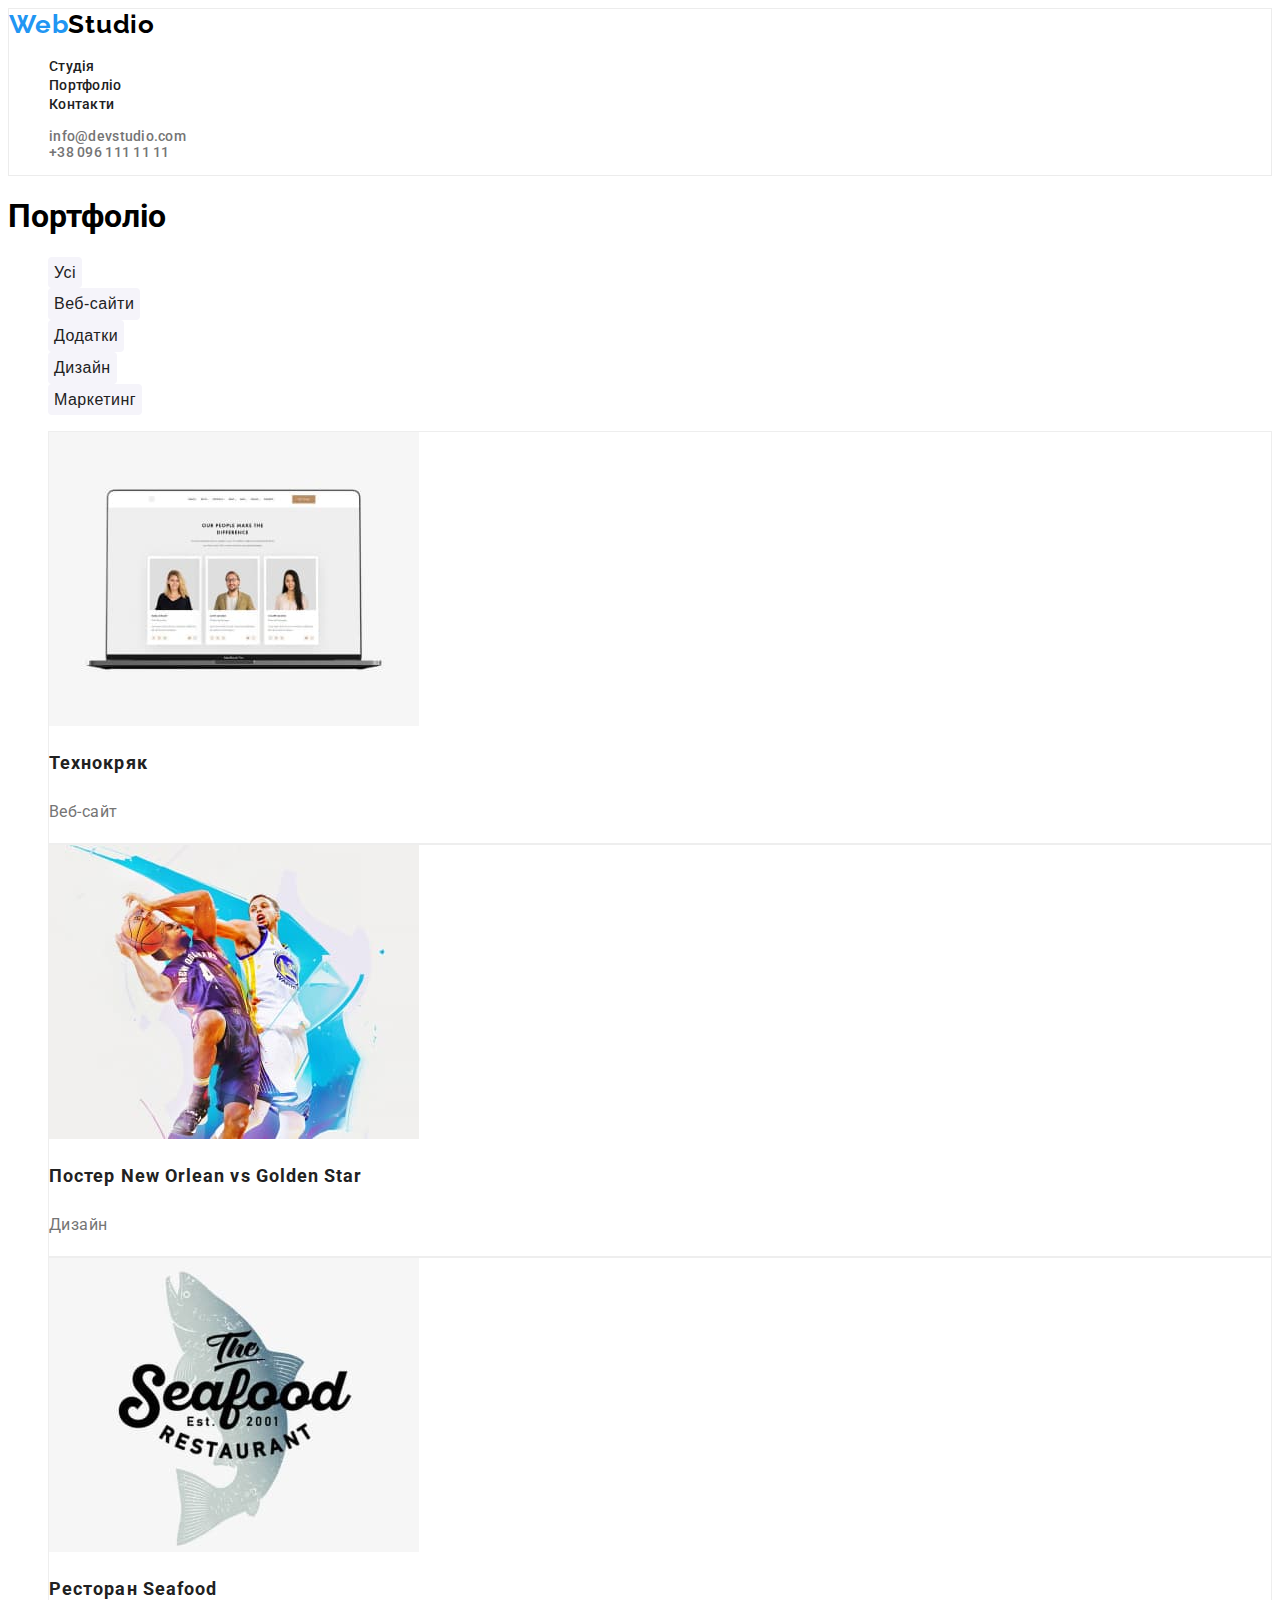
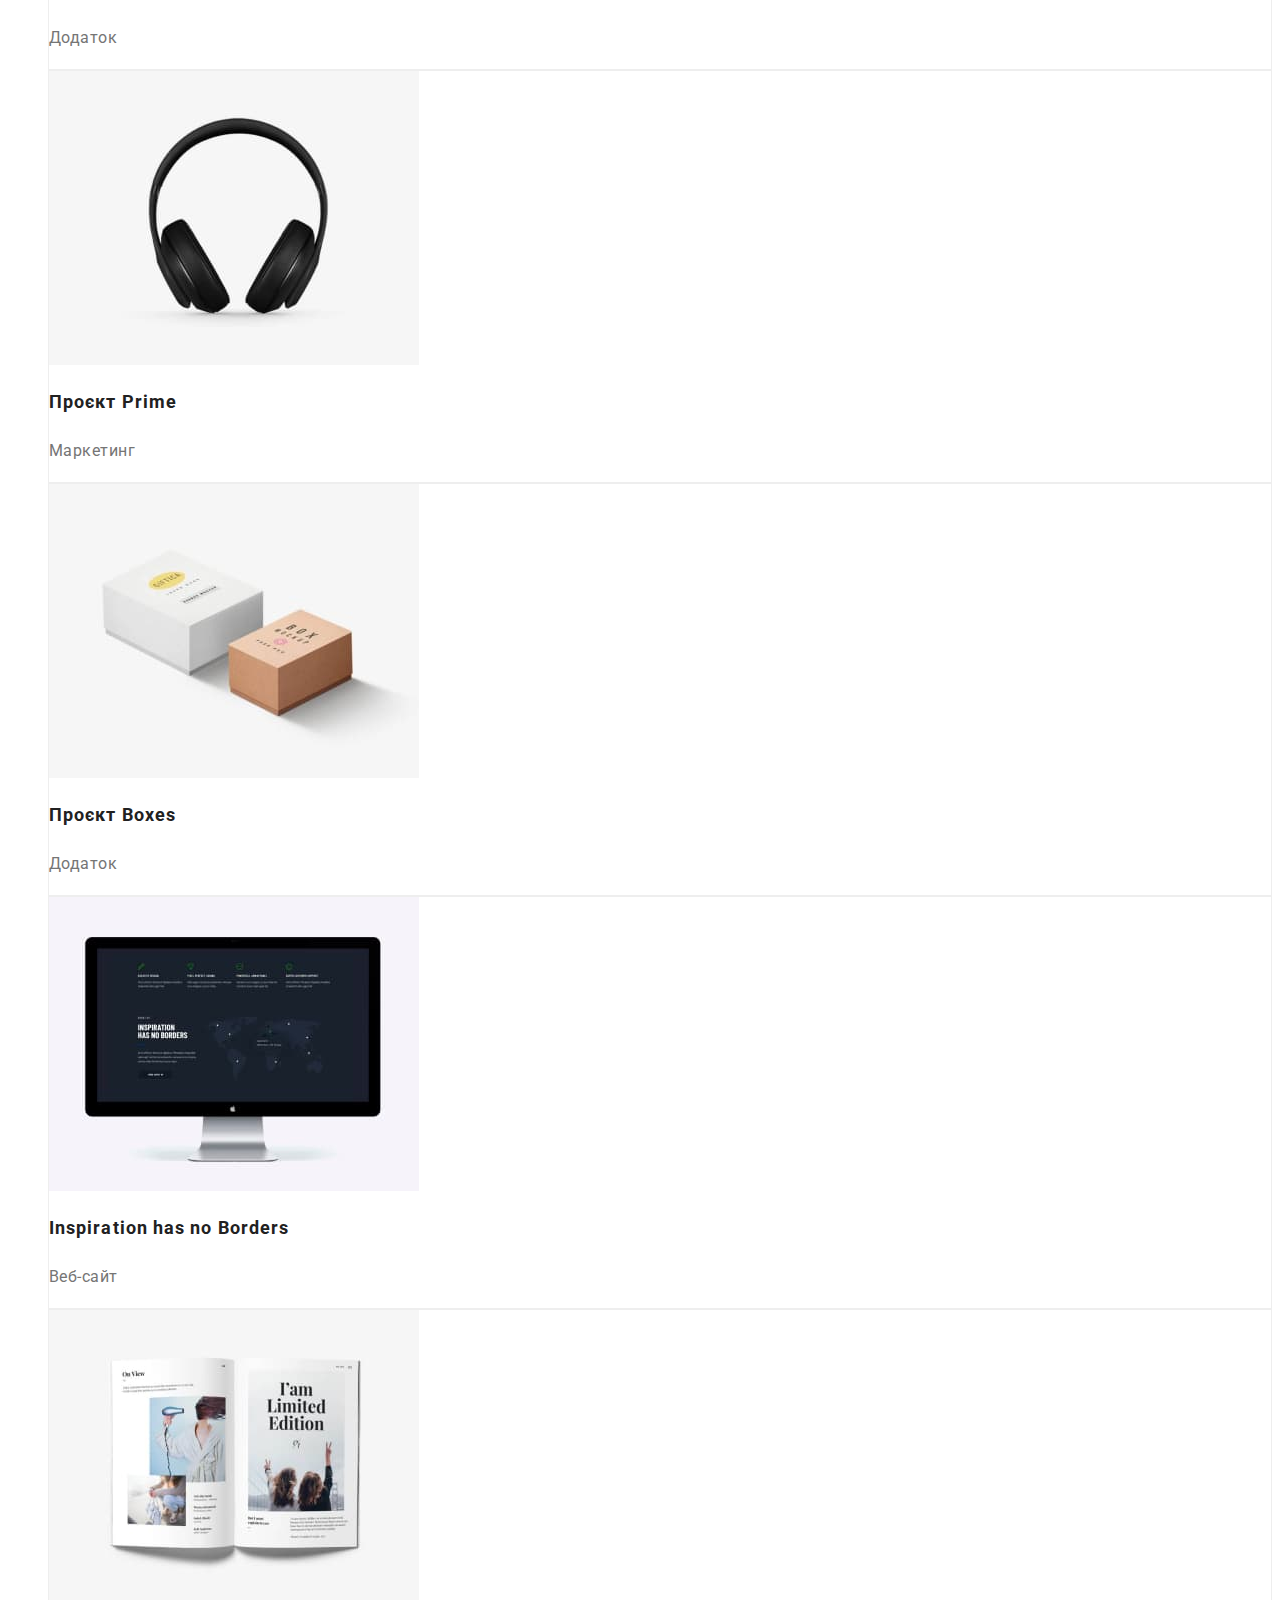
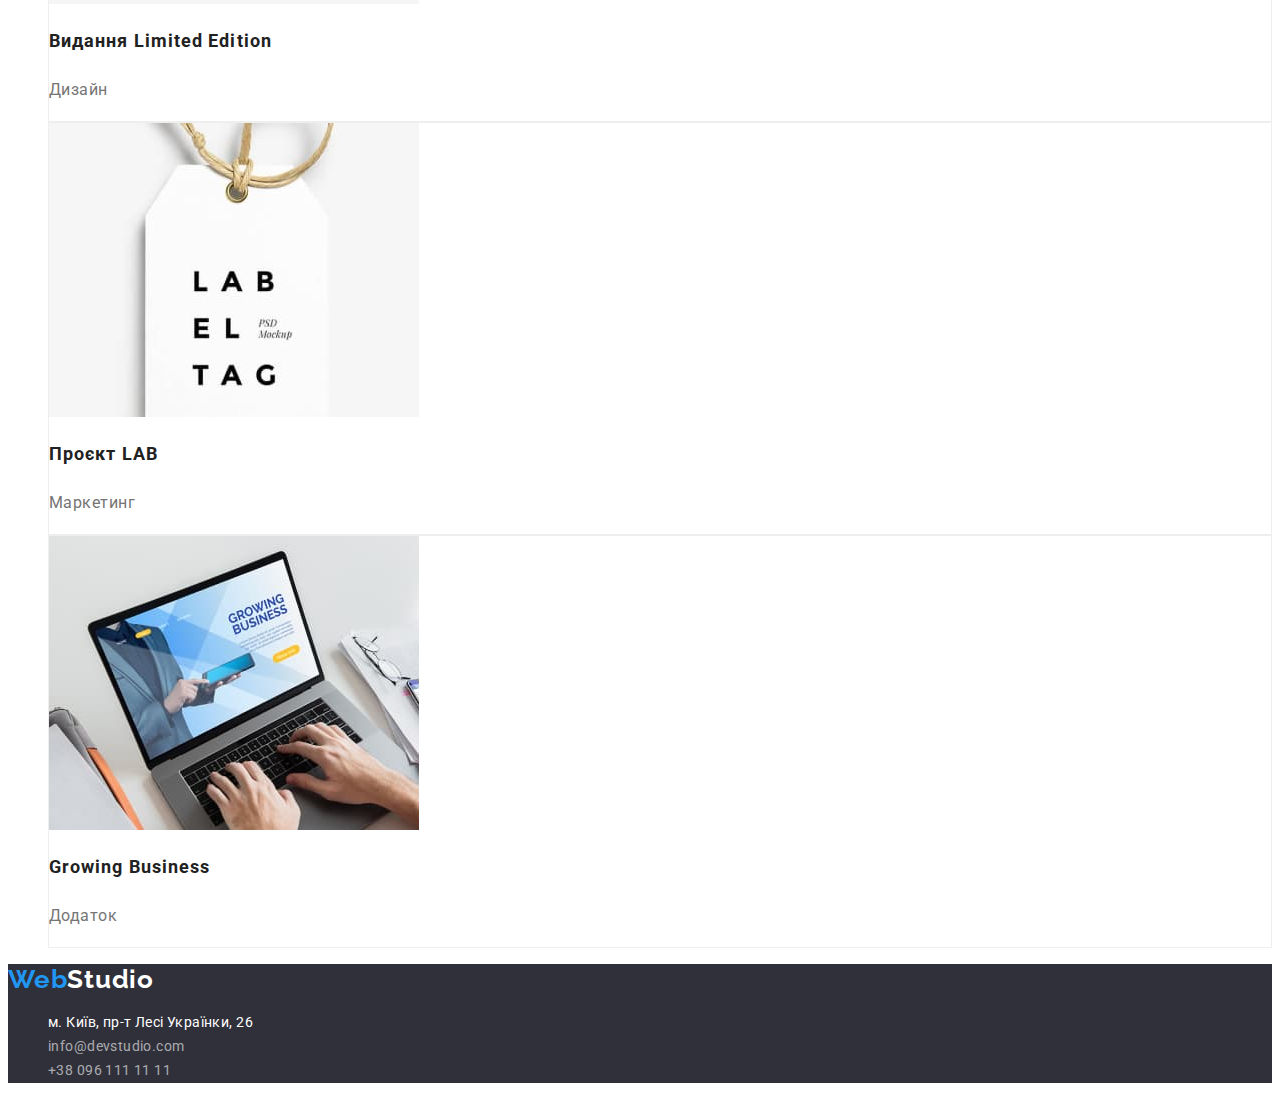
==== portfolio.html @ 2d852bfd "new version" ====
<!DOCTYPE html>
<html lang="uk">
  <head>
    <meta charset="UTF-8" />
    <meta http-equiv="X-UA-Compatible" content="IE=edge" />
    <meta name="viewport" content="width=device-width, initial-scale=1.0" />
    <link rel="stylesheet" href="./css/portfolio.css" />
    <link rel="preconnect" href="https://fonts.googleapis.com" />
    <link rel="preconnect" href="https://fonts.gstatic.com" crossorigin />
    <link
      href="https://fonts.googleapis.com/css2?family=Montserrat:wght@400;700&family=Raleway:wght@700&family=Roboto:wght@400;500;700;900&display=swap"
      rel="stylesheet"
    />
    <title>Портфоліо</title>
  </head>
  <body>
    <header>
      <nav class="navigation">
        <a class="logo" href="#"><span class="logo-web">Web</span>Studio</a>
        <ul>
          <li><a class="navigation-link" href="./index.html">Студія</a></li>
          <li>
            <a class="navigation-link" href="./portfolio.html">Портфоліо</a>
          </li>
          <li><a class="navigation-link" href="#">Контакти</a></li>
        </ul>
      </nav>
      <ul class="connection-link">
        <li>
          <a
            class="connection-link"
            href="mailto:info@devstudio.com"
            target="_blank"
            rel="noopener noreferrer nofollow"
            >info@devstudio.com</a
          >
        </li>
        <li>
          <a
            class="connection-link"
            href="tel:+380961111111"
            target="_blank"
            rel="noopener noreferrer nofollow"
            >+38 096 111 11 11</a
          >
        </li>
      </ul>
    </header>
    <main>
      <section>
        <h1>Портфоліо</h1>
        <ul>
          <li><button class="button" type="button">Усі</button></li>
          <li><button class="button" type="button">Веб-сайти</button></li>
          <li><button class="button" type="button">Додатки</button></li>
          <li><button class="button" type="button">Дизайн</button></li>
          <li><button class="button" type="button">Маркетинг</button></li>
        </ul>
        <ul>
          <li class="portfolio-cards">
            <a href="#">
              <img src="./image/techno.jpg" alt="Технокряк" width="370" />
              <h2 class="cards-header">Технокряк</h2>
              <p class="project">Веб-сайт</p>
            </a>
          </li>
          <li class="portfolio-cards">
            <a href="#">
              <img
                src="./image/poster.jpg"
                alt="Постер New Orlean vs Golden Star"
                width="370"
              />
              <h2 class="cards-header">Постер New Orlean vs Golden Star</h2>
              <p class="project">Дизайн</p>
            </a>
          </li>
          <li class="portfolio-cards">
            <a href="#">
              <img
                src="./image/seafood.jpg"
                alt="Ресторан Seafood"
                width="370"
              />
              <h2 class="cards-header">Ресторан Seafood</h2>
              <p class="project">Додаток</p>
            </a>
          </li>
          <li class="portfolio-cards">
            <a href="#">
              <img src="./image/prime.jpg" alt="Проєкт Prime" width="370" />
              <h2 class="cards-header">Проєкт Prime</h2>
              <p class="project">Маркетинг</p>
            </a>
          </li>
          <li class="portfolio-cards">
            <a href="#">
              <img src="./image/boxes.jpg" alt="Проєкт Boxes" width="370" />
              <h2 class="cards-header">Проєкт Boxes</h2>
              <p class="project">Додаток</p>
            </a>
          </li>
          <li class="portfolio-cards">
            <a href="#">
              <img src="./image/borders.jpg" alt="Веб-сайт" width="370" />
              <h2 class="cards-header">Inspiration has no Borders</h2>
              <p class="project">Веб-сайт</p>
            </a>
          </li>
          <li class="portfolio-cards">
            <a href="#">
              <img
                src="./image/limited_edition.jpg"
                alt="Лімітована серія"
                width="370"
              />
              <h2 class="cards-header">Видання Limited Edition</h2>
              <p class="project">Дизайн</p>
            </a>
          </li>
          <li class="portfolio-cards">
            <a href="#">
              <img src="./image/lab.jpg" alt="Проект ЛАБ" width="370" />
              <h2 class="cards-header">Проєкт LAB</h2>
              <p class="project">Маркетинг</p>
            </a>
          </li>
          <li class="portfolio-cards">
            <a href="#">
              <img
                src="./image/growing_business.jpg"
                alt="Додаток rowing Busines"
                width="370"
              />
              <h2 class="cards-header">Growing Business</h2>
              <p class="project">Додаток</p>
            </a>
          </li>
        </ul>
      </section>
    </main>
    <footer>
      <a class="logo footer" href="#"
        ><span class="logo-web">Web</span>Studio</a
      >
      <address>
        <ul>
          <li>
            <a
              class="webstudio-adress"
              href="https://www.google.com/maps/d/u/0/viewer?mid=10uSM3H-mIU3GznYo2szRIEphczw&hl=en_US&ll=50.42732700000001%2C30.538092&z=17"
              target="_blank"
              rel="noopener noreferrer nofollow"
              >м. Київ, пр-т Лесі Українки, 26</a
            >
          </li>
          <li>
            <a
              class="footer-link"
              href="mailto:info@devstudio.com"
              target="_blank"
              rel="noopener noreferrer nofollow"
              >info@devstudio.com</a
            >
          </li>
          <li>
            <a
              class="footer-link"
              href="tel:+380961111111"
              target="_blank"
              rel="noopener noreferrer nofollow"
              >+38 096 111 11 11</a
            >
          </li>
        </ul>
      </address>
    </footer>
  </body>
</html>
---- css/portfolio.css ----
body {
  font-family: "Roboto", sans-serif;
}
/* -----------Header------------  */
header {
  background: #ffffff;
  border: solid 1px;
  border-color: #ececec;
}
li {
  list-style: none;
}
a {
  text-decoration: none;
}
.logo {
  font-family: "Raleway";
  font-weight: 700;
  font-size: 26px;
  line-height: 1.19;
  letter-spacing: 0.03em;
  text-decoration: none;
  color: black;
}
.logo-web {
  color: #2196f3;
}
.navigation-link {
  font-weight: 500;
  font-size: 14px;
  line-height: 1.14;
  letter-spacing: 0.02em;
  color: #212121;
}
.connection-link {
  font-weight: 500;
  font-size: 14px;
  line-height: 1.14;
  letter-spacing: 0.02em;
  color: #757575;
}
.navigation-link:hover,
.connection-link:hover {
  color: #2196f3;
}

/* -----------Header------------  */
/* -----------Main------------  */
main {
  background-color: #ffffff;
}
.button {
  background: #f5f4fa;
  color: #212121;
  border-radius: 4px;
  cursor: pointer;
  font-weight: 500;
  font-size: 16px;
  line-height: 1.86;
  text-align: center;
  letter-spacing: 0.03em;
  border: none;
}
.button:hover {
  color: #ffffff;
  background: #2196f3;
}
.button:active {
  color: #ffffff;
  background: #2196f3;
}
.portfolio-cards {
  border: 1px solid #eeeeee;
}
.cards-header {
  font-weight: 700;
  font-size: 18px;
  line-height: 2;
  letter-spacing: 0.06em;
  color: #212121;
}
.project {
  font-size: 16px;
  line-height: 1.875;
  letter-spacing: 0.03em;
  color: #757575;
}
/* -----------Main------------  */
/* -----------Footer------------  */
footer {
  background: #2f303a;
}
.footer {
  color: #ffffff;
}
.webstudio-adress {
  font-style: normal;
  font-size: 14px;
  line-height: 1.71;
  letter-spacing: 0.03em;
  color: white;
}
.footer-link {
  font-style: normal;
  font-size: 14px;
  line-height: 1.71;
  letter-spacing: 0.03em;
  color: rgba(255, 255, 255, 0.6);
}
address a:hover {
  color: #2196f3;
}

/* -----------Footer------------  */
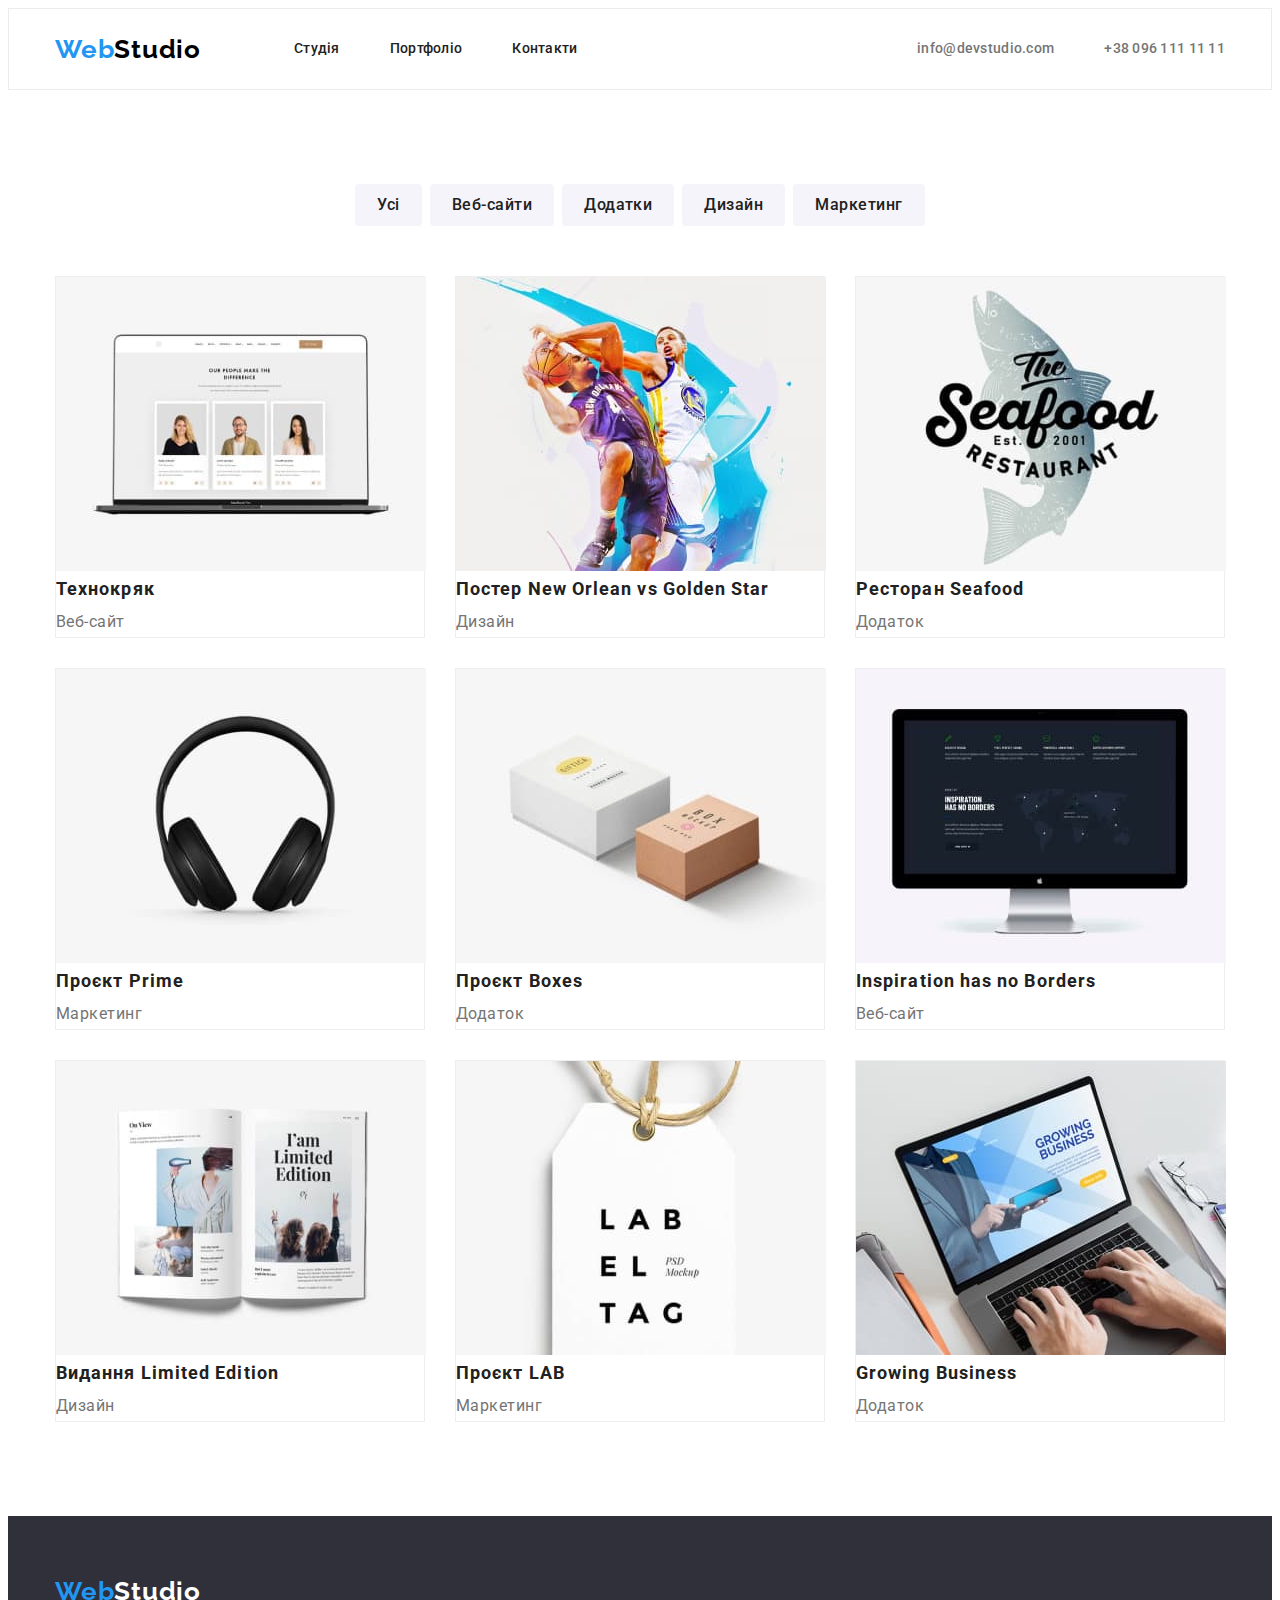
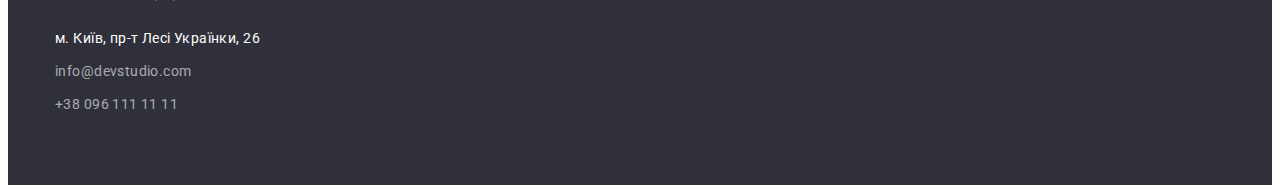
==== commit 7aa7ad28: "update" ====
--- a/portfolio.html
+++ b/portfolio.html
@@ -11,161 +11,43 @@
       href="https://fonts.googleapis.com/css2?family=Montserrat:wght@400;700&family=Raleway:wght@700&family=Roboto:wght@400;500;700;900&display=swap"
       rel="stylesheet"
     />
+
     <title>Портфоліо</title>
   </head>
   <body>
-    <header>
-      <nav class="navigation">
-        <a class="logo" href="#"><span class="logo-web">Web</span>Studio</a>
-        <ul>
-          <li><a class="navigation-link" href="./index.html">Студія</a></li>
-          <li>
-            <a class="navigation-link" href="./portfolio.html">Портфоліо</a>
-          </li>
-          <li><a class="navigation-link" href="#">Контакти</a></li>
-        </ul>
-      </nav>
-      <ul class="connection-link">
-        <li>
-          <a
-            class="connection-link"
-            href="mailto:info@devstudio.com"
-            target="_blank"
-            rel="noopener noreferrer nofollow"
-            >info@devstudio.com</a
+    <header class="header-style">
+      <div class="container">
+        <nav class="navigation">
+          <a class="link logo" href="#"
+            ><span class="logo-web">Web</span>Studio</a
           >
-        </li>
-        <li>
-          <a
-            class="connection-link"
-            href="tel:+380961111111"
-            target="_blank"
-            rel="noopener noreferrer nofollow"
-            >+38 096 111 11 11</a
-          >
-        </li>
-      </ul>
-    </header>
-    <main>
-      <section>
-        <h1>Портфоліо</h1>
-        <ul>
-          <li><button class="button" type="button">Усі</button></li>
-          <li><button class="button" type="button">Веб-сайти</button></li>
-          <li><button class="button" type="button">Додатки</button></li>
-          <li><button class="button" type="button">Дизайн</button></li>
-          <li><button class="button" type="button">Маркетинг</button></li>
-        </ul>
-        <ul>
-          <li class="portfolio-cards">
-            <a href="#">
-              <img src="./image/techno.jpg" alt="Технокряк" width="370" />
-              <h2 class="cards-header">Технокряк</h2>
-              <p class="project">Веб-сайт</p>
-            </a>
-          </li>
-          <li class="portfolio-cards">
-            <a href="#">
-              <img
-                src="./image/poster.jpg"
-                alt="Постер New Orlean vs Golden Star"
-                width="370"
-              />
-              <h2 class="cards-header">Постер New Orlean vs Golden Star</h2>
-              <p class="project">Дизайн</p>
-            </a>
-          </li>
-          <li class="portfolio-cards">
-            <a href="#">
-              <img
-                src="./image/seafood.jpg"
-                alt="Ресторан Seafood"
-                width="370"
-              />
-              <h2 class="cards-header">Ресторан Seafood</h2>
-              <p class="project">Додаток</p>
-            </a>
-          </li>
-          <li class="portfolio-cards">
-            <a href="#">
-              <img src="./image/prime.jpg" alt="Проєкт Prime" width="370" />
-              <h2 class="cards-header">Проєкт Prime</h2>
-              <p class="project">Маркетинг</p>
-            </a>
-          </li>
-          <li class="portfolio-cards">
-            <a href="#">
-              <img src="./image/boxes.jpg" alt="Проєкт Boxes" width="370" />
-              <h2 class="cards-header">Проєкт Boxes</h2>
-              <p class="project">Додаток</p>
-            </a>
-          </li>
-          <li class="portfolio-cards">
-            <a href="#">
-              <img src="./image/borders.jpg" alt="Веб-сайт" width="370" />
-              <h2 class="cards-header">Inspiration has no Borders</h2>
-              <p class="project">Веб-сайт</p>
-            </a>
-          </li>
-          <li class="portfolio-cards">
-            <a href="#">
-              <img
-                src="./image/limited_edition.jpg"
-                alt="Лімітована серія"
-                width="370"
-              />
-              <h2 class="cards-header">Видання Limited Edition</h2>
-              <p class="project">Дизайн</p>
-            </a>
-          </li>
-          <li class="portfolio-cards">
-            <a href="#">
-              <img src="./image/lab.jpg" alt="Проект ЛАБ" width="370" />
-              <h2 class="cards-header">Проєкт LAB</h2>
-              <p class="project">Маркетинг</p>
-            </a>
-          </li>
-          <li class="portfolio-cards">
-            <a href="#">
-              <img
-                src="./image/growing_business.jpg"
-                alt="Додаток rowing Busines"
-                width="370"
-              />
-              <h2 class="cards-header">Growing Business</h2>
-              <p class="project">Додаток</p>
-            </a>
-          </li>
-        </ul>
-      </section>
-    </main>
-    <footer>
-      <a class="logo footer" href="#"
-        ><span class="logo-web">Web</span>Studio</a
-      >
-      <address>
-        <ul>
-          <li>
+          <ul class="connection-link-ul">
+            <li class="list-style">
+              <a class="link navigation-link" href="./index.html">Студія</a>
+            </li>
+            <li class="list-style">
+              <a class="link navigation-link" href="./portfolio.html"
+                >Портфоліо</a
+              >
+            </li>
+            <li class="list-style">
+              <a class="link navigation-link" href="#">Контакти</a>
+            </li>
+          </ul>
+        </nav>
+        <ul class="connection-link-ul">
+          <li class="list-style">
             <a
-              class="webstudio-adress"
-              href="https://www.google.com/maps/d/u/0/viewer?mid=10uSM3H-mIU3GznYo2szRIEphczw&hl=en_US&ll=50.42732700000001%2C30.538092&z=17"
-              target="_blank"
-              rel="noopener noreferrer nofollow"
-              >м. Київ, пр-т Лесі Українки, 26</a
-            >
-          </li>
-          <li>
-            <a
-              class="footer-link"
+              class="link connection-link"
               href="mailto:info@devstudio.com"
               target="_blank"
               rel="noopener noreferrer nofollow"
               >info@devstudio.com</a
             >
           </li>
-          <li>
+          <li class="list-style">
             <a
-              class="footer-link"
+              class="link connection-link"
               href="tel:+380961111111"
               target="_blank"
               rel="noopener noreferrer nofollow"
@@ -173,7 +55,154 @@
             >
           </li>
         </ul>
-      </address>
+      </div>
+    </header>
+    <main class="main-style">
+      <div class="container">
+        <section>
+          <h1>Портфоліо</h1>
+          <div class="navigation-portfolio">
+            <ul class="main-list-style">
+              <li class="list-style">
+                <button class="button" type="button">Усі</button>
+              </li>
+              <li class="list-style">
+                <button class="button" type="button">Веб-сайти</button>
+              </li>
+              <li class="list-style">
+                <button class="button" type="button">Додатки</button>
+              </li>
+              <li class="list-style">
+                <button class="button" type="button">Дизайн</button>
+              </li>
+              <li class="list-style">
+                <button class="button" type="button">Маркетинг</button>
+              </li>
+            </ul>
+          </div>
+          <div class="container-cards">
+            <ul class="cards-flex">
+              <li class="list-style portfolio-cards">
+                <a class="link" href="#">
+                  <img src="./image/techno.jpg" alt="Технокряк" width="370" />
+                  <h2 class="cards-header">Технокряк</h2>
+                  <p class="project">Веб-сайт</p>
+                </a>
+              </li>
+              <li class="list-style portfolio-cards">
+                <a class="link" href="#">
+                  <img
+                    src="./image/poster.jpg"
+                    alt="Постер New Orlean vs Golden Star"
+                    width="370"
+                  />
+                  <h2 class="cards-header">Постер New Orlean vs Golden Star</h2>
+                  <p class="project">Дизайн</p>
+                </a>
+              </li>
+              <li class="list-style portfolio-cards">
+                <a class="link" href="#">
+                  <img
+                    src="./image/seafood.jpg"
+                    alt="Ресторан Seafood"
+                    width="370"
+                  />
+                  <h2 class="cards-header">Ресторан Seafood</h2>
+                  <p class="project">Додаток</p>
+                </a>
+              </li>
+              <li class="list-style portfolio-cards">
+                <a class="link" href="#">
+                  <img src="./image/prime.jpg" alt="Проєкт Prime" width="370" />
+                  <h2 class="cards-header">Проєкт Prime</h2>
+                  <p class="project">Маркетинг</p>
+                </a>
+              </li>
+              <li class="list-style portfolio-cards">
+                <a class="link" href="#">
+                  <img src="./image/boxes.jpg" alt="Проєкт Boxes" width="370" />
+                  <h2 class="cards-header">Проєкт Boxes</h2>
+                  <p class="project">Додаток</p>
+                </a>
+              </li>
+              <li class="list-style portfolio-cards">
+                <a class="link" href="#">
+                  <img src="./image/borders.jpg" alt="Веб-сайт" width="370" />
+                  <h2 class="cards-header">Inspiration has no Borders</h2>
+                  <p class="project">Веб-сайт</p>
+                </a>
+              </li>
+              <li class="list-style portfolio-cards">
+                <a class="link" href="#">
+                  <img
+                    src="./image/limited_edition.jpg"
+                    alt="Лімітована серія"
+                    width="370"
+                  />
+                  <h2 class="cards-header">Видання Limited Edition</h2>
+                  <p class="project">Дизайн</p>
+                </a>
+              </li>
+              <li class="list-style portfolio-cards">
+                <a class="link" href="#">
+                  <img src="./image/lab.jpg" alt="Проект ЛАБ" width="370" />
+                  <h2 class="cards-header">Проєкт LAB</h2>
+                  <p class="project">Маркетинг</p>
+                </a>
+              </li>
+              <li class="list-style portfolio-cards">
+                <a class="link" href="#">
+                  <img
+                    src="./image/growing_business.jpg"
+                    alt="Додаток rowing Busines"
+                    width="370"
+                  />
+                  <h2 class="cards-header">Growing Business</h2>
+                  <p class="project">Додаток</p>
+                </a>
+              </li>
+            </ul>
+          </div>
+        </section>
+      </div>
+    </main>
+    <footer class="footer-style">
+      <div class="container-footer">
+        <a class="link logo footer-logo" href="#"
+          ><span class="logo-web">Web</span>Studio</a
+        >
+        <address class="address">
+          <ul>
+            <li class="list-style">
+              <a
+                class="link webstudio-adress"
+                href="https://www.google.com/maps/d/u/0/viewer?mid=10uSM3H-mIU3GznYo2szRIEphczw&hl=en_US&ll=50.42732700000001%2C30.538092&z=17"
+                target="_blank"
+                rel="noopener noreferrer nofollow"
+                >м. Київ, пр-т Лесі Українки, 26</a
+              >
+            </li>
+            <li class="list-style">
+              <a
+                class="link footer-link"
+                href="mailto:info@devstudio.com"
+                target="_blank"
+                rel="noopener noreferrer nofollow"
+                >info@devstudio.com</a
+              >
+            </li>
+            <li class="list-style">
+              <a
+                class="link footer-link"
+                href="tel:+380961111111"
+                target="_blank"
+                rel="noopener noreferrer nofollow"
+                >+38 096 111 11 11</a
+              >
+            </li>
+          </ul>
+        </address>
+      </div>
     </footer>
   </body>
 </html>
--- a/css/portfolio.css
+++ b/css/portfolio.css
@@ -1,17 +1,48 @@
 body {
   font-family: "Roboto", sans-serif;
 }
+p,
+h1,
+h2,
+h3,
+h4,
+h5,
+h6 {
+  margin: 0;
+}
+ul,
+ol {
+  margin: 0;
+  padding-left: 0;
+}
+button {
+  cursor: pointer;
+}
+address {
+  font-style: normal;
+}
+img {
+  display: block;
+}
 /* -----------Header------------  */
-header {
+.container {
+  width: 1170px;
+  margin: 0 auto;
+  display: flex;
+  align-items: center;
+  justify-content: space-between;
+}
+.header-style {
   background: #ffffff;
   border: solid 1px;
   border-color: #ececec;
 }
-li {
+.list-style {
   list-style: none;
 }
-a {
+.link {
   text-decoration: none;
+  display: block;
 }
 .logo {
   font-family: "Raleway";
@@ -21,9 +52,24 @@
   letter-spacing: 0.03em;
   text-decoration: none;
   color: black;
+  align-items: center;
+  margin-right: 93px;
 }
 .logo-web {
   color: #2196f3;
+}
+.navigation {
+  display: flex;
+  align-items: center;
+}
+.connection-link-ul {
+  display: flex;
+}
+.connection-link-ul > .list-style {
+  display: flex;
+  margin-right: 50px;
+  margin-top: 32px;
+  margin-bottom: 32px;
 }
 .navigation-link {
   font-weight: 500;
@@ -33,12 +79,17 @@
   color: #212121;
 }
 .connection-link {
+  align-items: center;
+  display: flex;
   font-weight: 500;
   font-size: 14px;
   line-height: 1.14;
   letter-spacing: 0.02em;
   color: #757575;
 }
+.connection-link-ul > .list-style:last-child {
+  margin-right: 0;
+}
 .navigation-link:hover,
 .connection-link:hover {
   color: #2196f3;
@@ -46,10 +97,31 @@
 
 /* -----------Header------------  */
 /* -----------Main------------  */
-main {
+h1 {
+  position: absolute;
+  white-space: nowrap;
+  width: 1px;
+  height: 1px;
+  overflow: hidden;
+  border: 0;
+  padding: 0;
+  clip: rect(0 0 0 0);
+  clip-path: inset(50%);
+  margin: -1px;
+}
+.main-style {
   background-color: #ffffff;
 }
+.main-list-style {
+  display: flex;
+  justify-content: center;
+}
+.navigation-portfolio {
+  display: flex;
+  justify-content: center;
+}
 .button {
+  font-family: "Roboto";
   background: #f5f4fa;
   color: #212121;
   border-radius: 4px;
@@ -60,6 +132,10 @@
   text-align: center;
   letter-spacing: 0.03em;
   border: none;
+  padding: 0;
+  padding: 6px 22px;
+  margin-bottom: 50px;
+  margin-top: 94px;
 }
 .button:hover {
   color: #ffffff;
@@ -69,8 +145,28 @@
   color: #ffffff;
   background: #2196f3;
 }
+.main-list-style > .list-style:not(:last-child) {
+  margin-right: 8px;
+}
+.container-cards {
+  margin-bottom: 94px;
+}
+.cards-flex {
+  display: flex;
+  flex-wrap: wrap;
+}
 .portfolio-cards {
+  box-sizing: border-box;
+  width: calc((100% - 60px) / 3);
   border: 1px solid #eeeeee;
+  margin-right: 30px;
+  margin-bottom: 30px;
+}
+.portfolio-cards:nth-child(3n + 3) {
+  margin-right: 0;
+}
+.portfolio-cards:nth-last-child(-n + 3) {
+  margin-bottom: 0;
 }
 .cards-header {
   font-weight: 700;
@@ -87,10 +183,16 @@
 }
 /* -----------Main------------  */
 /* -----------Footer------------  */
-footer {
+.footer-style {
   background: #2f303a;
 }
-.footer {
+.container-footer {
+  width: 1170px;
+  margin: 0 auto;
+  padding-top: 60px;
+  padding-bottom: 60px;
+}
+.footer-logo {
   color: #ffffff;
 }
 .webstudio-adress {
@@ -99,13 +201,17 @@
   line-height: 1.71;
   letter-spacing: 0.03em;
   color: white;
+  margin-top: 20px;
+  margin-bottom: 9px;
 }
 .footer-link {
+  display: block;
   font-style: normal;
   font-size: 14px;
   line-height: 1.71;
   letter-spacing: 0.03em;
   color: rgba(255, 255, 255, 0.6);
+  margin-bottom: 9px;
 }
 address a:hover {
   color: #2196f3;
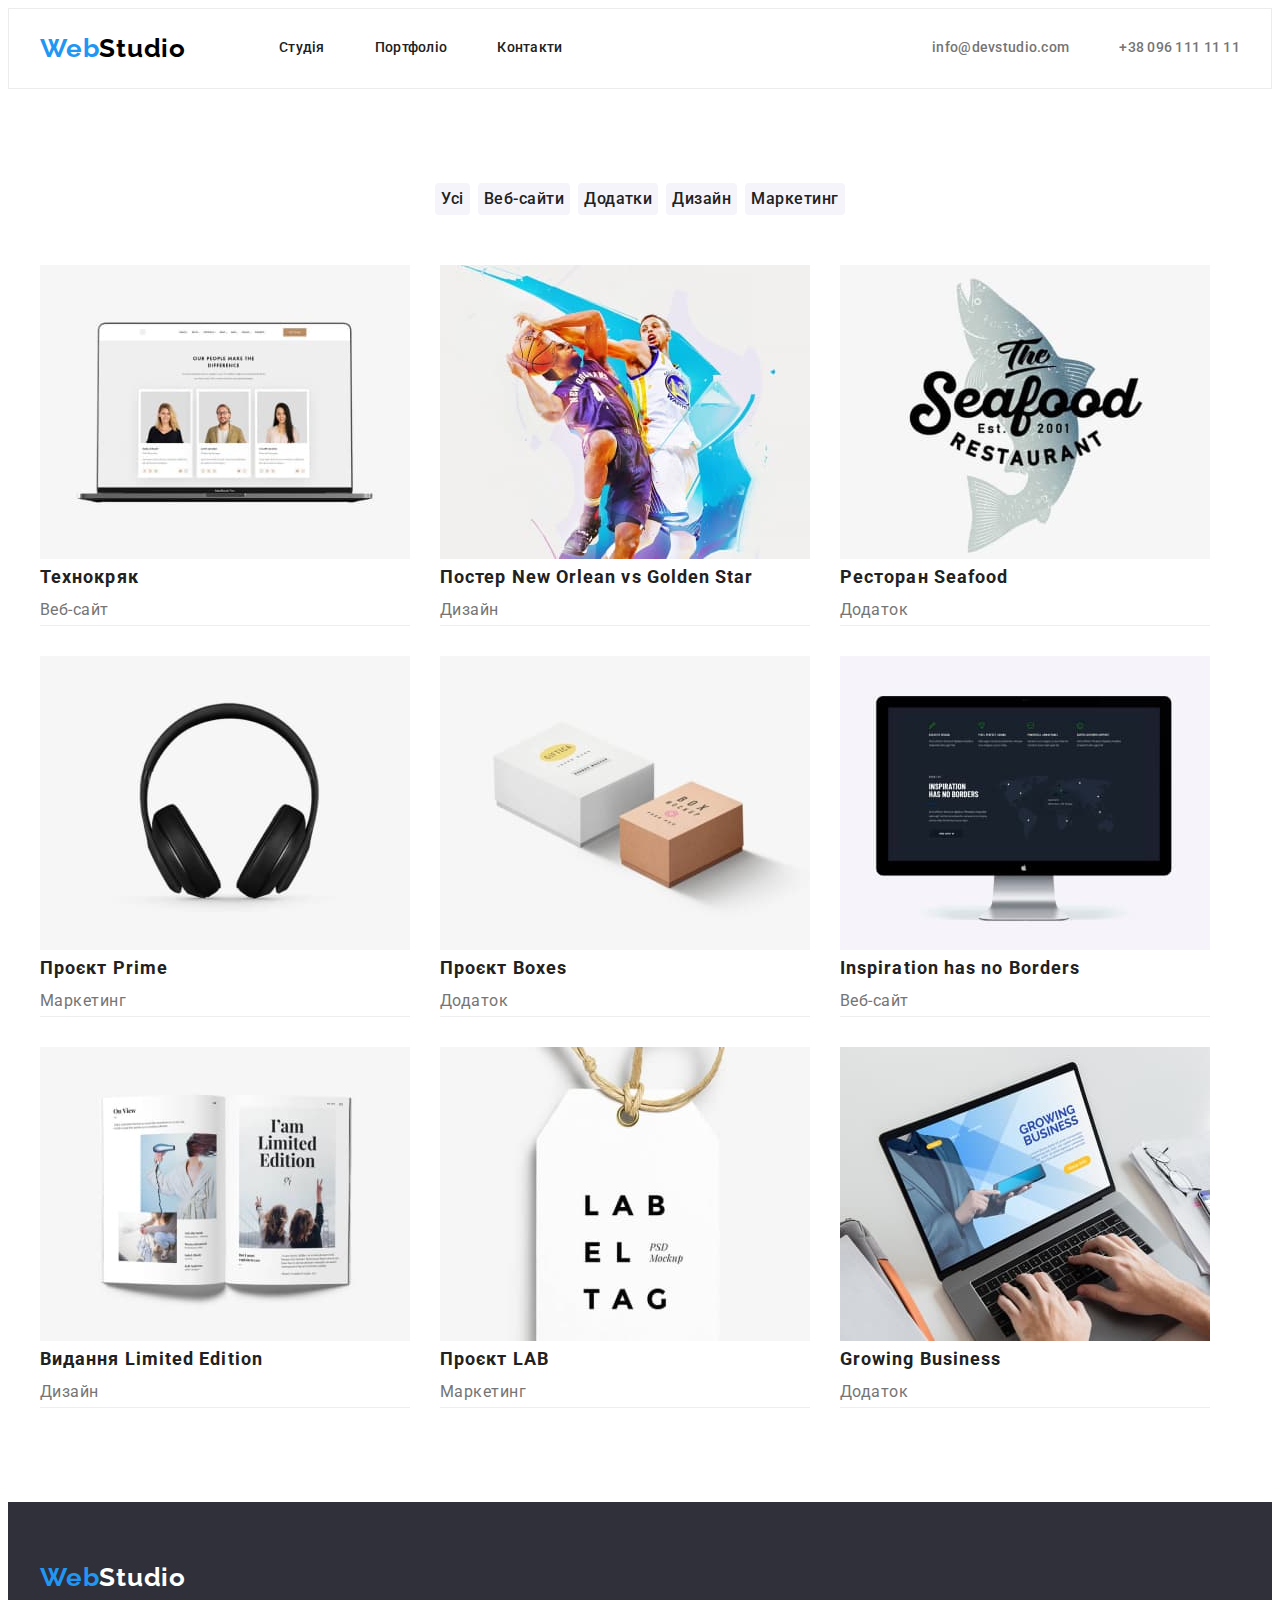
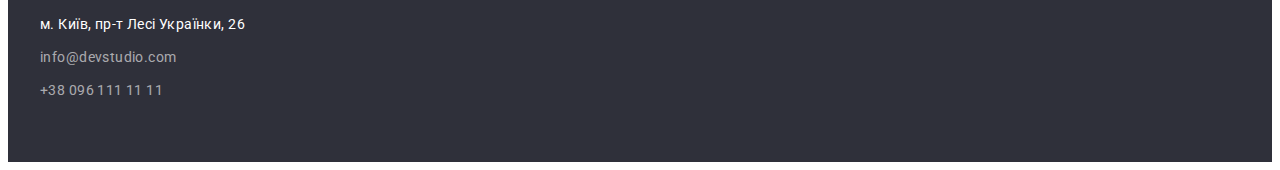
==== commit 48804f54: "=" ====
--- a/portfolio.html
+++ b/portfolio.html
@@ -4,24 +4,30 @@
     <meta charset="UTF-8" />
     <meta http-equiv="X-UA-Compatible" content="IE=edge" />
     <meta name="viewport" content="width=device-width, initial-scale=1.0" />
-    <link rel="stylesheet" href="./css/portfolio.css" />
     <link rel="preconnect" href="https://fonts.googleapis.com" />
     <link rel="preconnect" href="https://fonts.gstatic.com" crossorigin />
     <link
       href="https://fonts.googleapis.com/css2?family=Montserrat:wght@400;700&family=Raleway:wght@700&family=Roboto:wght@400;500;700;900&display=swap"
       rel="stylesheet"
     />
-
+    <link
+      rel="stylesheet"
+      href="https://cdnjs.cloudflare.com/ajax/libs/modern-normalize/1.1.0/modern-normalize.min.css"
+      integrity="sha512-wpPYUAdjBVSE4KJnH1VR1HeZfpl1ub8YT/NKx4PuQ5NmX2tKuGu6U/JRp5y+Y8XG2tV+wKQpNHVUX03MfMFn9Q=="
+      crossorigin="anonymous"
+      referrerpolicy="no-referrer"
+    />
+    <link rel="stylesheet" href="./css/portfolio.css" />
     <title>Портфоліо</title>
   </head>
   <body>
     <header class="header-style">
-      <div class="container">
+      <div class="container header-container">
         <nav class="navigation">
           <a class="link logo" href="#"
             ><span class="logo-web">Web</span>Studio</a
           >
-          <ul class="connection-link-ul">
+          <ul class="navigation-btn">
             <li class="list-style">
               <a class="link navigation-link" href="./index.html">Студія</a>
             </li>
@@ -35,8 +41,8 @@
             </li>
           </ul>
         </nav>
-        <ul class="connection-link-ul">
-          <li class="list-style">
+        <ul class="connection-link connection-btn">
+          <li class="list-style connection-list">
             <a
               class="link connection-link"
               href="mailto:info@devstudio.com"
@@ -45,7 +51,7 @@
               >info@devstudio.com</a
             >
           </li>
-          <li class="list-style">
+          <li class="list-style connection-list">
             <a
               class="link connection-link"
               href="tel:+380961111111"
@@ -58,121 +64,117 @@
       </div>
     </header>
     <main class="main-style">
+      <section>
+        <div class="container main-container">
+          <h1>Портфоліо</h1>
+          <ul class="list-style portfolio-list">
+            <li class="list-style">
+              <button class="button" type="button">Усі</button>
+            </li>
+            <li class="list-style">
+              <button class="button" type="button">Веб-сайти</button>
+            </li>
+            <li class="list-style">
+              <button class="button" type="button">Додатки</button>
+            </li>
+            <li class="list-style">
+              <button class="button" type="button">Дизайн</button>
+            </li>
+            <li class="list-style">
+              <button class="button" type="button">Маркетинг</button>
+            </li>
+          </ul>
+          <ul class="cards-list">
+            <li class="list-style portfolio-cards">
+              <a class="link" href="#">
+                <img src="./image/techno.jpg" alt="Технокряк" width="370" />
+                <h2 class="cards-header">Технокряк</h2>
+                <p class="project">Веб-сайт</p>
+              </a>
+            </li>
+            <li class="list-style portfolio-cards">
+              <a class="link" href="#">
+                <img
+                  src="./image/poster.jpg"
+                  alt="Постер New Orlean vs Golden Star"
+                  width="370"
+                />
+                <h2 class="cards-header">Постер New Orlean vs Golden Star</h2>
+                <p class="project">Дизайн</p>
+              </a>
+            </li>
+            <li class="list-style portfolio-cards">
+              <a class="link" href="#">
+                <img
+                  src="./image/seafood.jpg"
+                  alt="Ресторан Seafood"
+                  width="370"
+                />
+                <h2 class="cards-header">Ресторан Seafood</h2>
+                <p class="project">Додаток</p>
+              </a>
+            </li>
+            <li class="list-style portfolio-cards">
+              <a class="link" href="#">
+                <img src="./image/prime.jpg" alt="Проєкт Prime" width="370" />
+                <h2 class="cards-header">Проєкт Prime</h2>
+                <p class="project">Маркетинг</p>
+              </a>
+            </li>
+            <li class="list-style portfolio-cards">
+              <a class="link" href="#">
+                <img src="./image/boxes.jpg" alt="Проєкт Boxes" width="370" />
+                <h2 class="cards-header">Проєкт Boxes</h2>
+                <p class="project">Додаток</p>
+              </a>
+            </li>
+            <li class="list-style portfolio-cards">
+              <a class="link" href="#">
+                <img src="./image/borders.jpg" alt="Веб-сайт" width="370" />
+                <h2 class="cards-header">Inspiration has no Borders</h2>
+                <p class="project">Веб-сайт</p>
+              </a>
+            </li>
+            <li class="list-style portfolio-cards">
+              <a class="link" href="#">
+                <img
+                  src="./image/limited_edition.jpg"
+                  alt="Лімітована серія"
+                  width="370"
+                />
+                <h2 class="cards-header">Видання Limited Edition</h2>
+                <p class="project">Дизайн</p>
+              </a>
+            </li>
+            <li class="list-style portfolio-cards">
+              <a class="link" href="#">
+                <img src="./image/lab.jpg" alt="Проект ЛАБ" width="370" />
+                <h2 class="cards-header">Проєкт LAB</h2>
+                <p class="project">Маркетинг</p>
+              </a>
+            </li>
+            <li class="list-style portfolio-cards">
+              <a class="link" href="#">
+                <img
+                  src="./image/growing_business.jpg"
+                  alt="Додаток rowing Busines"
+                  width="370"
+                />
+                <h2 class="cards-header">Growing Business</h2>
+                <p class="project">Додаток</p>
+              </a>
+            </li>
+          </ul>
+        </div>
+      </section>
+    </main>
+    <footer class="footer-style footer-container">
       <div class="container">
-        <section>
-          <h1>Портфоліо</h1>
-          <div class="navigation-portfolio">
-            <ul class="main-list-style">
-              <li class="list-style">
-                <button class="button" type="button">Усі</button>
-              </li>
-              <li class="list-style">
-                <button class="button" type="button">Веб-сайти</button>
-              </li>
-              <li class="list-style">
-                <button class="button" type="button">Додатки</button>
-              </li>
-              <li class="list-style">
-                <button class="button" type="button">Дизайн</button>
-              </li>
-              <li class="list-style">
-                <button class="button" type="button">Маркетинг</button>
-              </li>
-            </ul>
-          </div>
-          <div class="container-cards">
-            <ul class="cards-flex">
-              <li class="list-style portfolio-cards">
-                <a class="link" href="#">
-                  <img src="./image/techno.jpg" alt="Технокряк" width="370" />
-                  <h2 class="cards-header">Технокряк</h2>
-                  <p class="project">Веб-сайт</p>
-                </a>
-              </li>
-              <li class="list-style portfolio-cards">
-                <a class="link" href="#">
-                  <img
-                    src="./image/poster.jpg"
-                    alt="Постер New Orlean vs Golden Star"
-                    width="370"
-                  />
-                  <h2 class="cards-header">Постер New Orlean vs Golden Star</h2>
-                  <p class="project">Дизайн</p>
-                </a>
-              </li>
-              <li class="list-style portfolio-cards">
-                <a class="link" href="#">
-                  <img
-                    src="./image/seafood.jpg"
-                    alt="Ресторан Seafood"
-                    width="370"
-                  />
-                  <h2 class="cards-header">Ресторан Seafood</h2>
-                  <p class="project">Додаток</p>
-                </a>
-              </li>
-              <li class="list-style portfolio-cards">
-                <a class="link" href="#">
-                  <img src="./image/prime.jpg" alt="Проєкт Prime" width="370" />
-                  <h2 class="cards-header">Проєкт Prime</h2>
-                  <p class="project">Маркетинг</p>
-                </a>
-              </li>
-              <li class="list-style portfolio-cards">
-                <a class="link" href="#">
-                  <img src="./image/boxes.jpg" alt="Проєкт Boxes" width="370" />
-                  <h2 class="cards-header">Проєкт Boxes</h2>
-                  <p class="project">Додаток</p>
-                </a>
-              </li>
-              <li class="list-style portfolio-cards">
-                <a class="link" href="#">
-                  <img src="./image/borders.jpg" alt="Веб-сайт" width="370" />
-                  <h2 class="cards-header">Inspiration has no Borders</h2>
-                  <p class="project">Веб-сайт</p>
-                </a>
-              </li>
-              <li class="list-style portfolio-cards">
-                <a class="link" href="#">
-                  <img
-                    src="./image/limited_edition.jpg"
-                    alt="Лімітована серія"
-                    width="370"
-                  />
-                  <h2 class="cards-header">Видання Limited Edition</h2>
-                  <p class="project">Дизайн</p>
-                </a>
-              </li>
-              <li class="list-style portfolio-cards">
-                <a class="link" href="#">
-                  <img src="./image/lab.jpg" alt="Проект ЛАБ" width="370" />
-                  <h2 class="cards-header">Проєкт LAB</h2>
-                  <p class="project">Маркетинг</p>
-                </a>
-              </li>
-              <li class="list-style portfolio-cards">
-                <a class="link" href="#">
-                  <img
-                    src="./image/growing_business.jpg"
-                    alt="Додаток rowing Busines"
-                    width="370"
-                  />
-                  <h2 class="cards-header">Growing Business</h2>
-                  <p class="project">Додаток</p>
-                </a>
-              </li>
-            </ul>
-          </div>
-        </section>
-      </div>
-    </main>
-    <footer class="footer-style">
-      <div class="container-footer">
-        <a class="link logo footer-logo" href="#"
+        <a class="logo-footer" href="#"
           ><span class="logo-web">Web</span>Studio</a
         >
         <address class="address">
-          <ul>
+          <ul class="footer-list">
             <li class="list-style">
               <a
                 class="link webstudio-adress"
--- a/css/portfolio.css
+++ b/css/portfolio.css
@@ -23,20 +23,39 @@
 }
 img {
   display: block;
+  max-width: 100%;
+  height: auto;
 }
 /* -----------Header------------  */
-.container {
-  width: 1170px;
-  margin: 0 auto;
-  display: flex;
-  align-items: center;
-  justify-content: space-between;
-}
 .header-style {
   background: #ffffff;
   border: solid 1px;
   border-color: #ececec;
 }
+.container {
+  width: 1200px;
+  margin: 0 auto;
+  padding-left: 15px;
+  padding-right: 15px;
+}
+.header-container {
+  display: flex;
+  padding-top: 24px;
+  padding-bottom: 24px;
+  align-items: center;
+  justify-content: space-between;
+}
+.navigation {
+  display: flex;
+  align-items: center;
+}
+.navigation-btn {
+  display: flex;
+}
+.connection-btn {
+  display: flex;
+}
+
 .list-style {
   list-style: none;
 }
@@ -52,24 +71,10 @@
   letter-spacing: 0.03em;
   text-decoration: none;
   color: black;
-  align-items: center;
   margin-right: 93px;
 }
 .logo-web {
   color: #2196f3;
-}
-.navigation {
-  display: flex;
-  align-items: center;
-}
-.connection-link-ul {
-  display: flex;
-}
-.connection-link-ul > .list-style {
-  display: flex;
-  margin-right: 50px;
-  margin-top: 32px;
-  margin-bottom: 32px;
 }
 .navigation-link {
   font-weight: 500;
@@ -78,25 +83,27 @@
   letter-spacing: 0.02em;
   color: #212121;
 }
+.navigation-btn > .list-style:not(:last-child) {
+  margin-right: 50px;
+}
 .connection-link {
-  align-items: center;
-  display: flex;
   font-weight: 500;
   font-size: 14px;
   line-height: 1.14;
   letter-spacing: 0.02em;
   color: #757575;
-}
-.connection-link-ul > .list-style:last-child {
-  margin-right: 0;
+  gap: 50px;
 }
 .navigation-link:hover,
 .connection-link:hover {
   color: #2196f3;
 }
-
 /* -----------Header------------  */
 /* -----------Main------------  */
+.main-container {
+  padding-bottom: 94px;
+  padding-top: 94px;
+}
 h1 {
   position: absolute;
   white-space: nowrap;
@@ -112,14 +119,13 @@
 .main-style {
   background-color: #ffffff;
 }
-.main-list-style {
+.portfolio-list {
   display: flex;
   justify-content: center;
-}
-.navigation-portfolio {
-  display: flex;
-  justify-content: center;
-}
+  gap: 8px;
+  margin-bottom: 50px;
+}
+
 .button {
   font-family: "Roboto";
   background: #f5f4fa;
@@ -132,10 +138,6 @@
   text-align: center;
   letter-spacing: 0.03em;
   border: none;
-  padding: 0;
-  padding: 6px 22px;
-  margin-bottom: 50px;
-  margin-top: 94px;
 }
 .button:hover {
   color: #ffffff;
@@ -145,28 +147,13 @@
   color: #ffffff;
   background: #2196f3;
 }
-.main-list-style > .list-style:not(:last-child) {
-  margin-right: 8px;
-}
-.container-cards {
-  margin-bottom: 94px;
-}
-.cards-flex {
+.cards-list {
   display: flex;
   flex-wrap: wrap;
+  gap: 30px;
 }
 .portfolio-cards {
-  box-sizing: border-box;
-  width: calc((100% - 60px) / 3);
-  border: 1px solid #eeeeee;
-  margin-right: 30px;
-  margin-bottom: 30px;
-}
-.portfolio-cards:nth-child(3n + 3) {
-  margin-right: 0;
-}
-.portfolio-cards:nth-last-child(-n + 3) {
-  margin-bottom: 0;
+  border-bottom: 1px solid #eeeeee;
 }
 .cards-header {
   font-weight: 700;
@@ -183,38 +170,44 @@
 }
 /* -----------Main------------  */
 /* -----------Footer------------  */
+.footer-container {
+  padding-top: 60px;
+  padding-bottom: 60px;
+}
 .footer-style {
   background: #2f303a;
 }
-.container-footer {
-  width: 1170px;
-  margin: 0 auto;
-  padding-top: 60px;
-  padding-bottom: 60px;
-}
-.footer-logo {
+.logo-footer {
+  display: block;
+  font-family: "Raleway";
+  font-weight: 700;
+  font-size: 26px;
+  line-height: 1.19;
+  letter-spacing: 0.03em;
+  text-decoration: none;
   color: #ffffff;
-}
+  margin-bottom: 20px;
+}
+
 .webstudio-adress {
   font-style: normal;
   font-size: 14px;
   line-height: 1.71;
   letter-spacing: 0.03em;
   color: white;
-  margin-top: 20px;
+}
+.footer-link {
+  display: block;
+  font-style: normal;
+  font-size: 14px;
+  line-height: 1.71;
+  letter-spacing: 0.03em;
+  color: rgba(255, 255, 255, 0.6);
+}
+.address a:hover {
+  color: #2196f3;
+}
+.footer-list > .list-style:not(:last-child) {
   margin-bottom: 9px;
 }
-.footer-link {
-  display: block;
-  font-style: normal;
-  font-size: 14px;
-  line-height: 1.71;
-  letter-spacing: 0.03em;
-  color: rgba(255, 255, 255, 0.6);
-  margin-bottom: 9px;
-}
-address a:hover {
-  color: #2196f3;
-}
-
 /* -----------Footer------------  */
